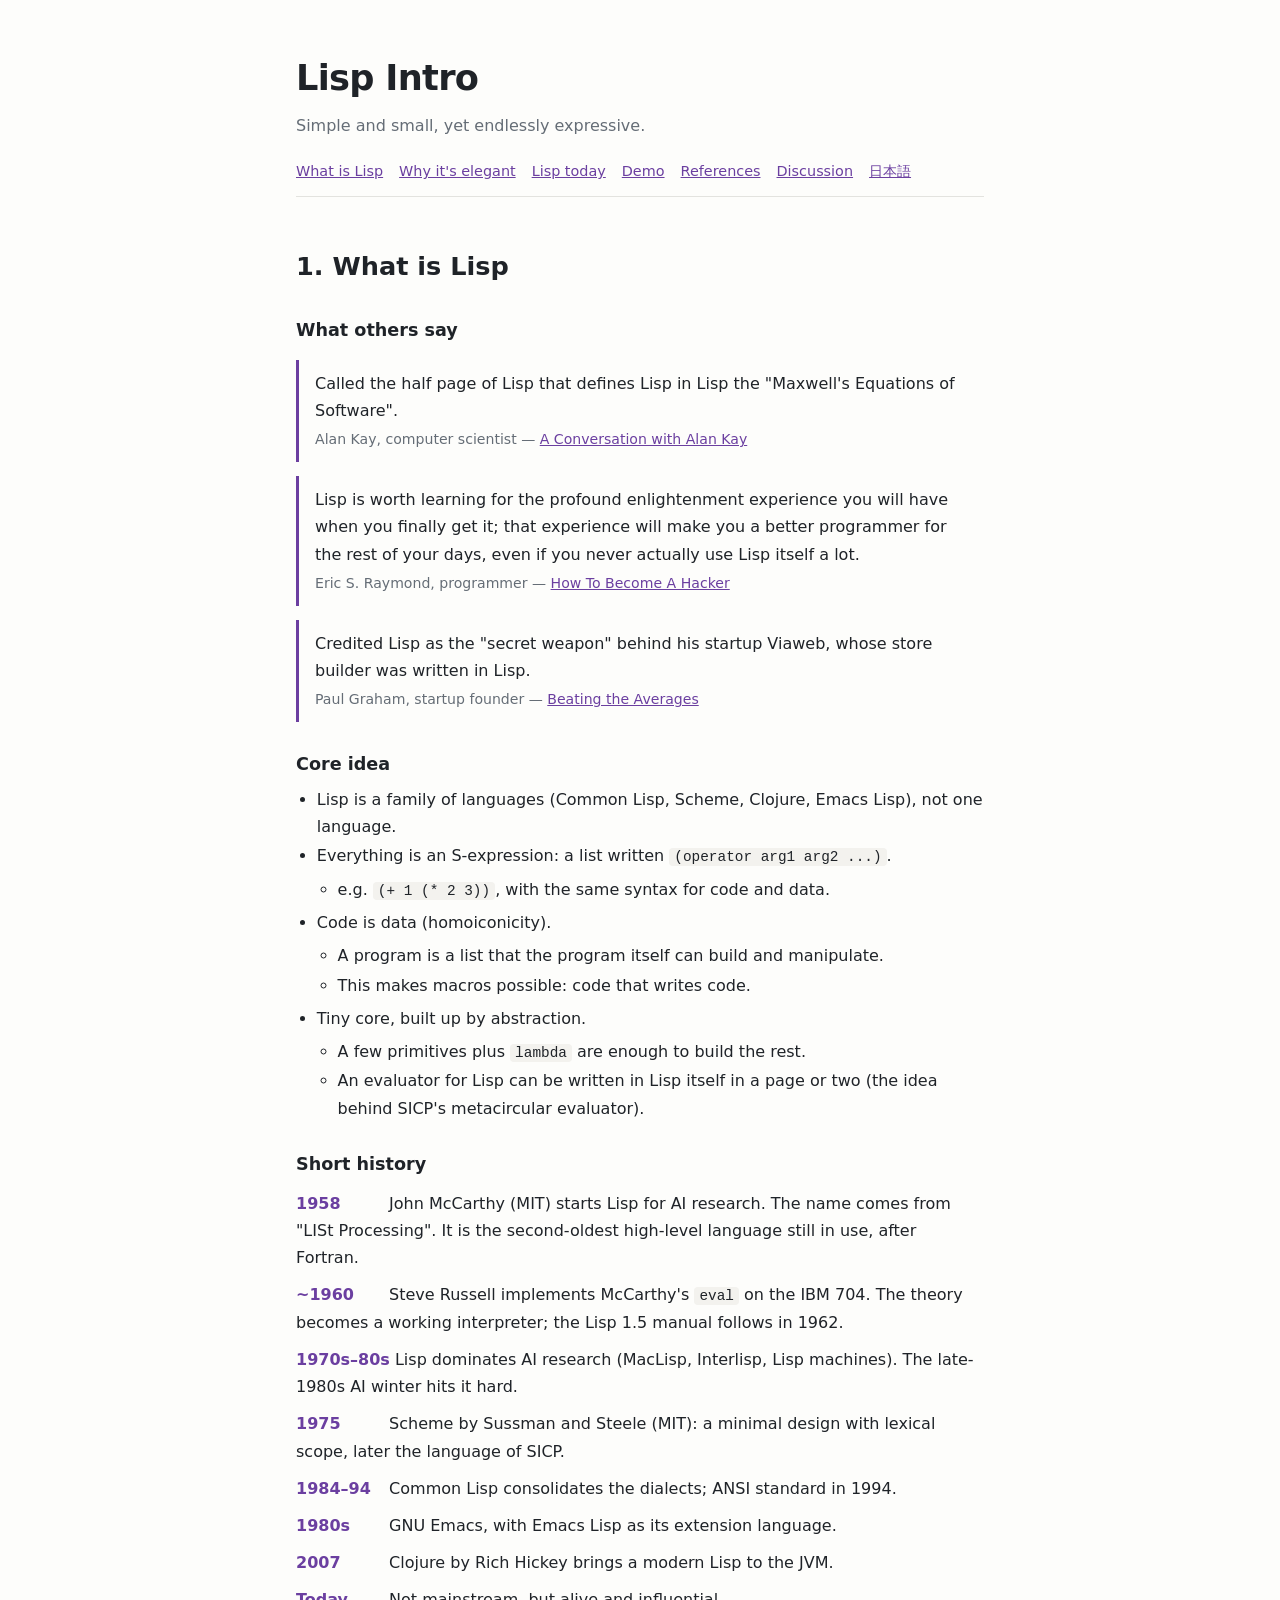
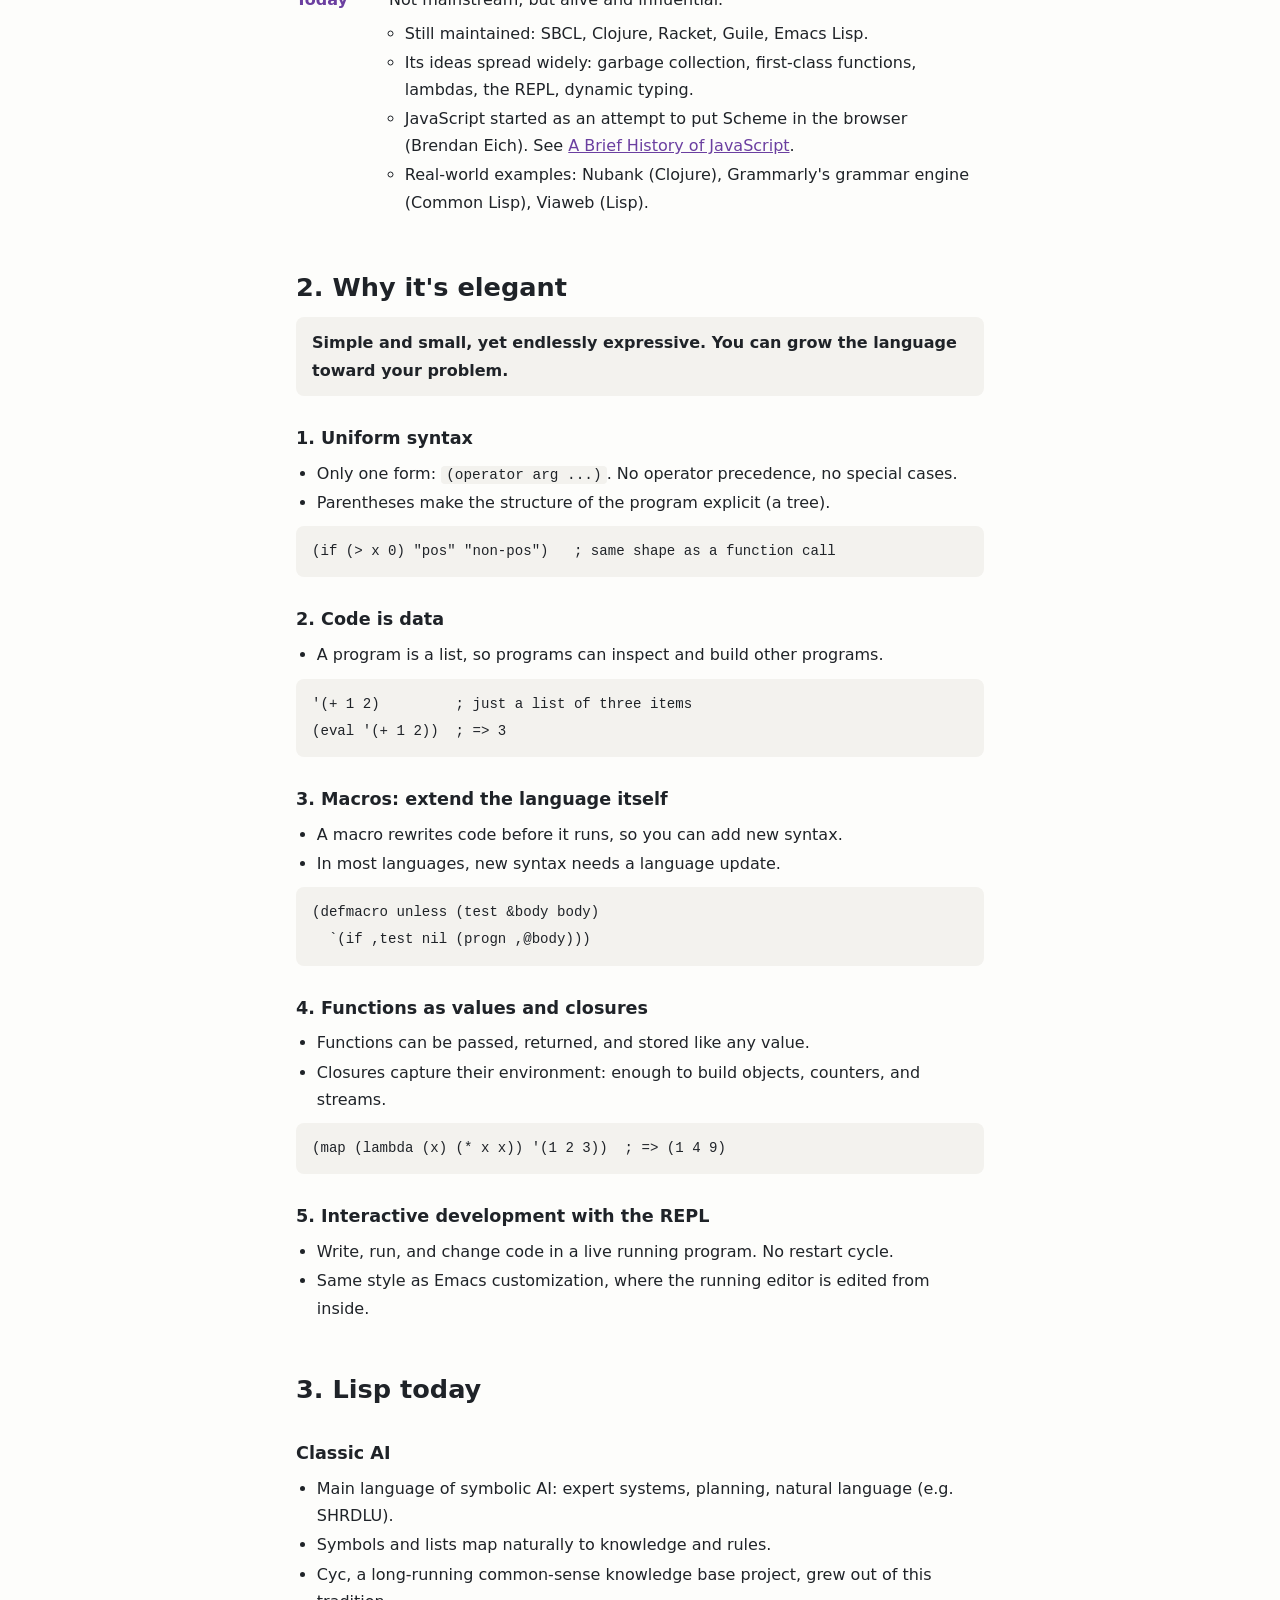
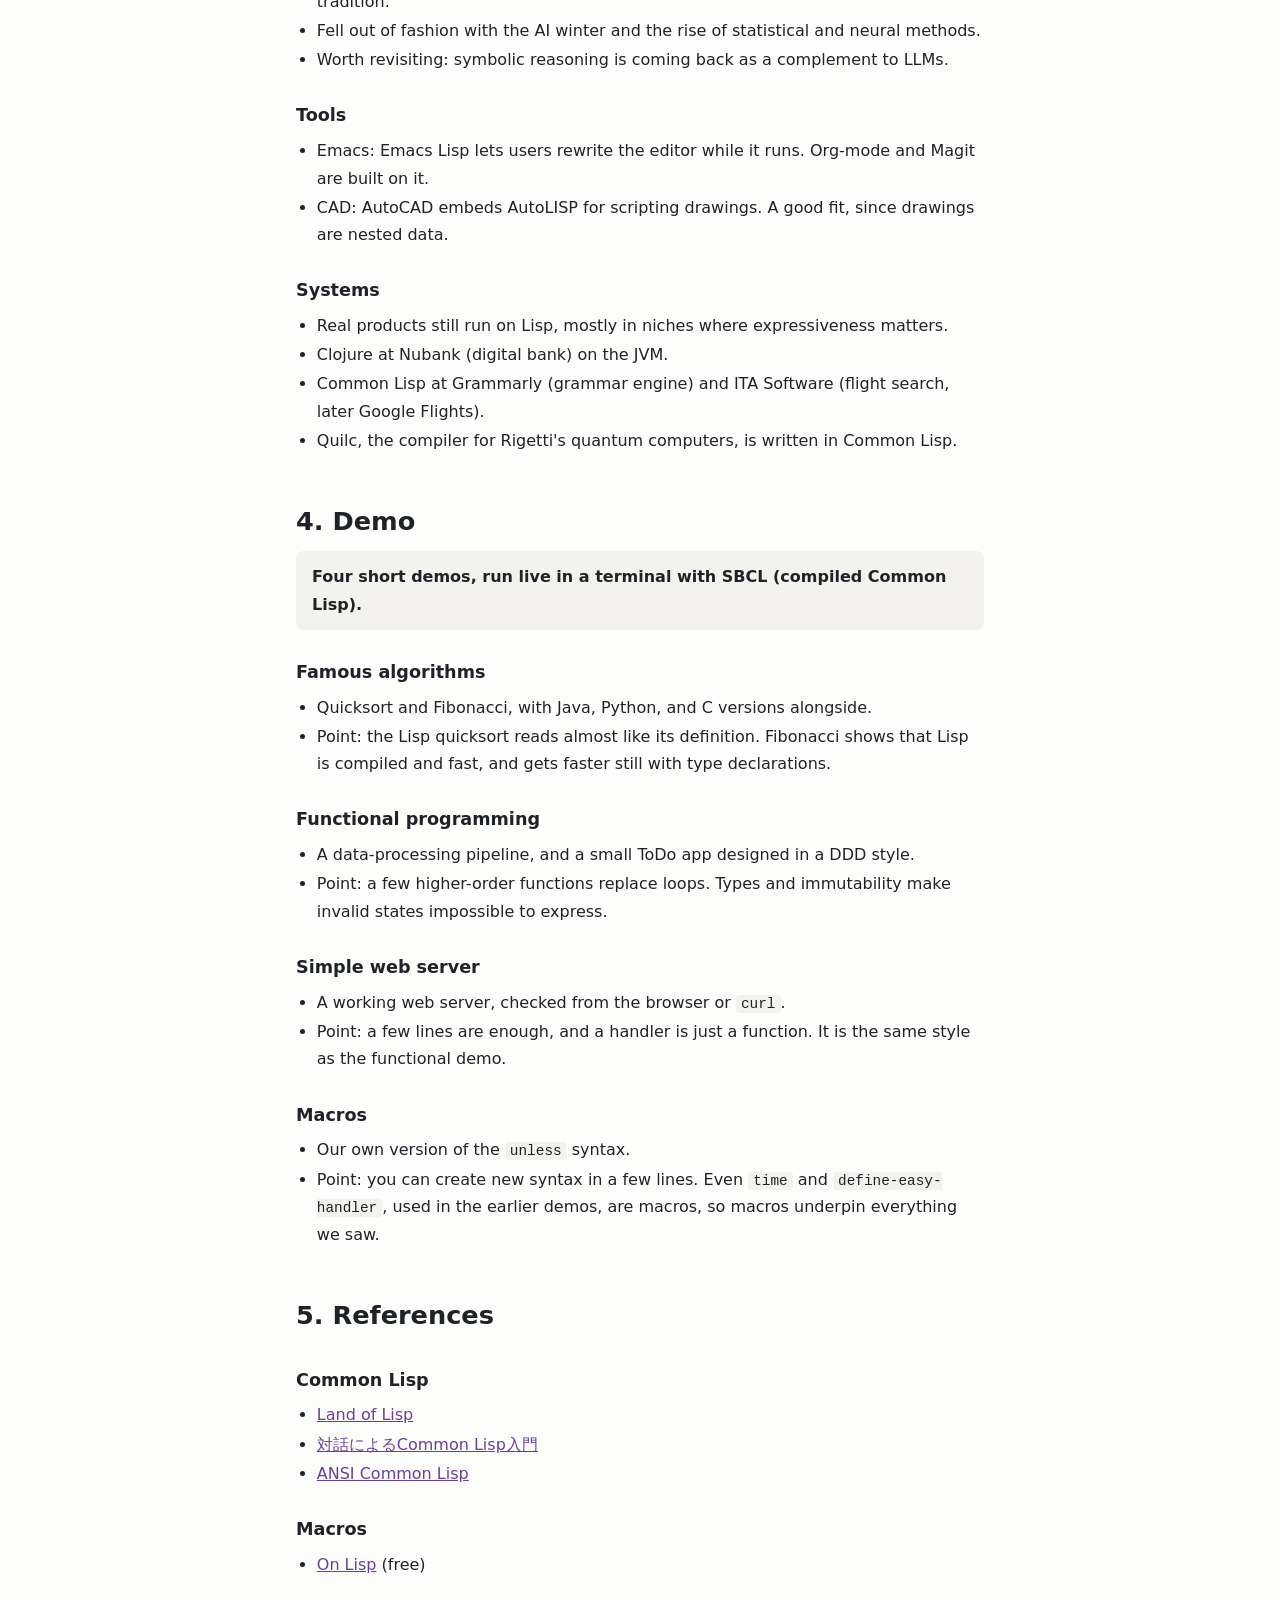
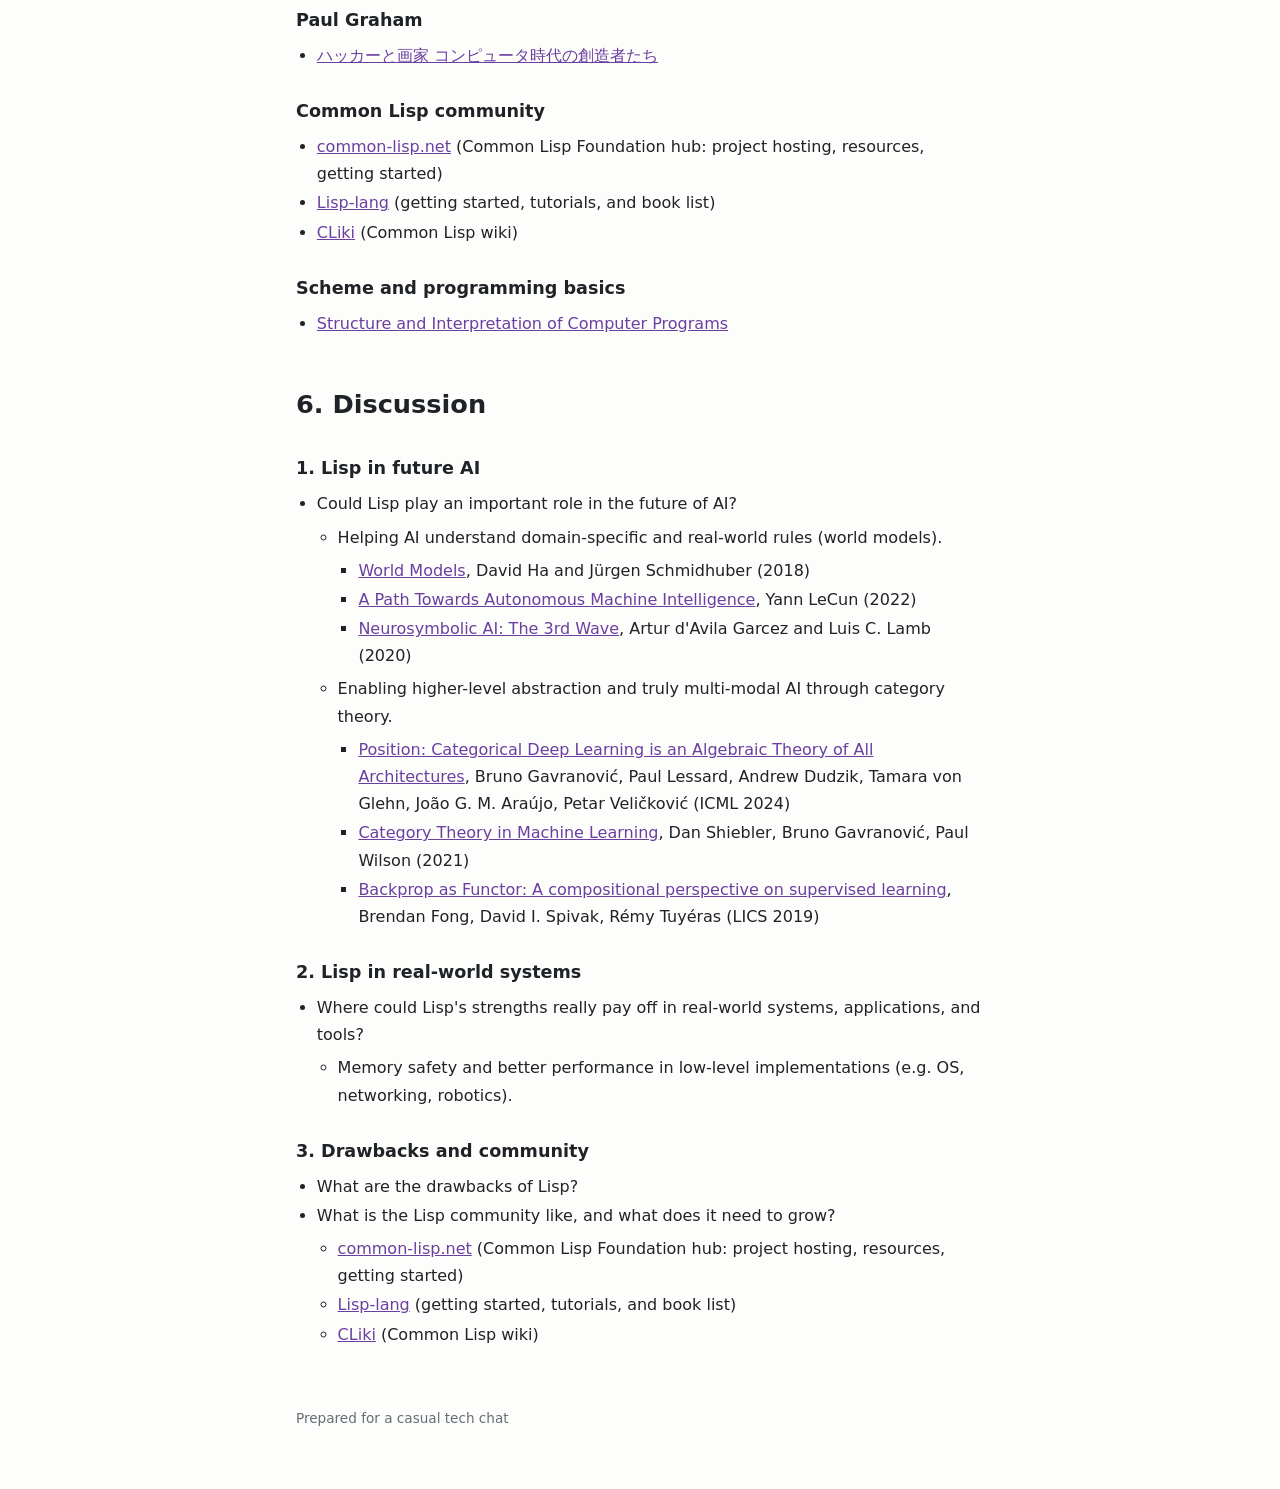
==== web/index.html @ 2bf19074 "feat: Add sample codes and fix web pages" ====
<!doctype html>
<html lang="en">
<head>
  <meta charset="utf-8">
  <meta name="viewport" content="width=device-width, initial-scale=1">
  <title>Lisp Intro</title>
  <meta name="description" content="A short, casual introduction to Lisp: the core idea, why it is elegant, and where it is used today.">
  <link rel="stylesheet" href="style.css">
</head>
<body>
  <header class="site-header">
    <h1>Lisp Intro</h1>
    <p class="tagline">Simple and small, yet endlessly expressive.</p>
    <nav>
      <a href="#what">What is Lisp</a>
      <a href="#elegant">Why it's elegant</a>
      <a href="#today">Lisp today</a>
      <a href="#demo">Demo</a>
      <a href="#references">References</a>
      <a href="#discussion">Discussion</a>
      <a href="ja/index.html" hreflang="ja" class="lang">日本語</a>
    </nav>
  </header>

  <main>
    <section id="what">
      <h2>1. What is Lisp</h2>

      <h3>What others say</h3>
      <blockquote>
        <p>Called the half page of Lisp that defines Lisp in Lisp the "Maxwell's Equations of Software".</p>
        <footer>Alan Kay, computer scientist &mdash; <a href="https://queue.acm.org/detail.cfm?id=1039523">A Conversation with Alan Kay</a></footer>
      </blockquote>
      <blockquote>
        <p>Lisp is worth learning for the profound enlightenment experience you will have when you finally get it; that experience will make you a better programmer for the rest of your days, even if you never actually use Lisp itself a lot.</p>
        <footer>Eric S. Raymond, programmer &mdash; <a href="http://www.catb.org/~esr/faqs/hacker-howto.html">How To Become A Hacker</a></footer>
      </blockquote>
      <blockquote>
        <p>Credited Lisp as the "secret weapon" behind his startup Viaweb, whose store builder was written in Lisp.</p>
        <footer>Paul Graham, startup founder &mdash; <a href="https://paulgraham.com/avg.html">Beating the Averages</a></footer>
      </blockquote>

      <h3>Core idea</h3>
      <ul>
        <li>Lisp is a family of languages (Common Lisp, Scheme, Clojure, Emacs Lisp), not one language.</li>
        <li>Everything is an S-expression: a list written <code>(operator arg1 arg2 ...)</code>.
          <ul><li>e.g. <code>(+ 1 (* 2 3))</code>, with the same syntax for code and data.</li></ul>
        </li>
        <li>Code is data (homoiconicity).
          <ul>
            <li>A program is a list that the program itself can build and manipulate.</li>
            <li>This makes macros possible: code that writes code.</li>
          </ul>
        </li>
        <li>Tiny core, built up by abstraction.
          <ul>
            <li>A few primitives plus <code>lambda</code> are enough to build the rest.</li>
            <li>An evaluator for Lisp can be written in Lisp itself in a page or two (the idea behind SICP's metacircular evaluator).</li>
          </ul>
        </li>
      </ul>

      <h3>Short history</h3>
      <ul class="timeline">
        <li><span class="year">1958</span> John McCarthy (MIT) starts Lisp for AI research. The name comes from "LISt Processing". It is the second-oldest high-level language still in use, after Fortran.</li>
        <li><span class="year">~1960</span> Steve Russell implements McCarthy's <code>eval</code> on the IBM 704. The theory becomes a working interpreter; the Lisp 1.5 manual follows in 1962.</li>
        <li><span class="year">1970s&ndash;80s</span> Lisp dominates AI research (MacLisp, Interlisp, Lisp machines). The late-1980s AI winter hits it hard.</li>
        <li><span class="year">1975</span> Scheme by Sussman and Steele (MIT): a minimal design with lexical scope, later the language of SICP.</li>
        <li><span class="year">1984&ndash;94</span> Common Lisp consolidates the dialects; ANSI standard in 1994.</li>
        <li><span class="year">1980s</span> GNU Emacs, with Emacs Lisp as its extension language.</li>
        <li><span class="year">2007</span> Clojure by Rich Hickey brings a modern Lisp to the JVM.</li>
        <li><span class="year">Today</span> Not mainstream, but alive and influential.
          <ul>
            <li>Still maintained: SBCL, Clojure, Racket, Guile, Emacs Lisp.</li>
            <li>Its ideas spread widely: garbage collection, first-class functions, lambdas, the REPL, dynamic typing.</li>
            <li>JavaScript started as an attempt to put Scheme in the browser (Brendan Eich). See <a href="https://auth0.com/blog/a-brief-history-of-javascript/">A Brief History of JavaScript</a>.</li>
            <li>Real-world examples: Nubank (Clojure), Grammarly's grammar engine (Common Lisp), Viaweb (Lisp).</li>
          </ul>
        </li>
      </ul>
    </section>

    <section id="elegant">
      <h2>2. Why it's elegant</h2>
      <p class="takeaway">Simple and small, yet endlessly expressive. You can grow the language toward your problem.</p>

      <h3>1. Uniform syntax</h3>
      <ul>
        <li>Only one form: <code>(operator arg ...)</code>. No operator precedence, no special cases.</li>
        <li>Parentheses make the structure of the program explicit (a tree).</li>
      </ul>
      <pre><code>(if (&gt; x 0) "pos" "non-pos")   ; same shape as a function call</code></pre>

      <h3>2. Code is data</h3>
      <ul>
        <li>A program is a list, so programs can inspect and build other programs.</li>
      </ul>
      <pre><code>'(+ 1 2)         ; just a list of three items
(eval '(+ 1 2))  ; =&gt; 3</code></pre>

      <h3>3. Macros: extend the language itself</h3>
      <ul>
        <li>A macro rewrites code before it runs, so you can add new syntax.</li>
        <li>In most languages, new syntax needs a language update.</li>
      </ul>
      <pre><code>(defmacro unless (test &amp;body body)
  `(if ,test nil (progn ,@body)))</code></pre>

      <h3>4. Functions as values and closures</h3>
      <ul>
        <li>Functions can be passed, returned, and stored like any value.</li>
        <li>Closures capture their environment: enough to build objects, counters, and streams.</li>
      </ul>
      <pre><code>(map (lambda (x) (* x x)) '(1 2 3))  ; =&gt; (1 4 9)</code></pre>

      <h3>5. Interactive development with the REPL</h3>
      <ul>
        <li>Write, run, and change code in a live running program. No restart cycle.</li>
        <li>Same style as Emacs customization, where the running editor is edited from inside.</li>
      </ul>
    </section>

    <section id="today">
      <h2>3. Lisp today</h2>

      <h3>Classic AI</h3>
      <ul>
        <li>Main language of symbolic AI: expert systems, planning, natural language (e.g. SHRDLU).</li>
        <li>Symbols and lists map naturally to knowledge and rules.</li>
        <li>Cyc, a long-running common-sense knowledge base project, grew out of this tradition.</li>
        <li>Fell out of fashion with the AI winter and the rise of statistical and neural methods.</li>
        <li>Worth revisiting: symbolic reasoning is coming back as a complement to LLMs.</li>
      </ul>

      <h3>Tools</h3>
      <ul>
        <li>Emacs: Emacs Lisp lets users rewrite the editor while it runs. Org-mode and Magit are built on it.</li>
        <li>CAD: AutoCAD embeds AutoLISP for scripting drawings. A good fit, since drawings are nested data.</li>
      </ul>

      <h3>Systems</h3>
      <ul>
        <li>Real products still run on Lisp, mostly in niches where expressiveness matters.</li>
        <li>Clojure at Nubank (digital bank) on the JVM.</li>
        <li>Common Lisp at Grammarly (grammar engine) and ITA Software (flight search, later Google Flights).</li>
        <li>Quilc, the compiler for Rigetti's quantum computers, is written in Common Lisp.</li>
      </ul>
    </section>

    <section id="demo">
      <h2>4. Demo</h2>
      <p class="takeaway">Four short demos, run live in a terminal with SBCL (compiled Common Lisp).</p>

      <h3>Famous algorithms</h3>
      <ul>
        <li>Quicksort and Fibonacci, with Java, Python, and C versions alongside.</li>
        <li>Point: the Lisp quicksort reads almost like its definition. Fibonacci shows that Lisp is compiled and fast, and gets faster still with type declarations.</li>
      </ul>

      <h3>Functional programming</h3>
      <ul>
        <li>A data-processing pipeline, and a small ToDo app designed in a DDD style.</li>
        <li>Point: a few higher-order functions replace loops. Types and immutability make invalid states impossible to express.</li>
      </ul>

      <h3>Simple web server</h3>
      <ul>
        <li>A working web server, checked from the browser or <code>curl</code>.</li>
        <li>Point: a few lines are enough, and a handler is just a function. It is the same style as the functional demo.</li>
      </ul>

      <h3>Macros</h3>
      <ul>
        <li>Our own version of the <code>unless</code> syntax.</li>
        <li>Point: you can create new syntax in a few lines. Even <code>time</code> and <code>define-easy-handler</code>, used in the earlier demos, are macros, so macros underpin everything we saw.</li>
      </ul>
    </section>

    <section id="references">
      <h2>5. References</h2>
      <h3>Common Lisp</h3>
      <ul>
        <li><a href="https://www.oreilly.co.jp/books/9784873115870/">Land of Lisp</a></li>
        <li><a href="https://www.amazon.co.jp/dp/4627836090">対話によるCommon Lisp入門</a></li>
        <li><a href="https://paulgraham.com/acl.html">ANSI Common Lisp</a></li>
      </ul>
      <h3>Macros</h3>
      <ul>
        <li><a href="https://paulgraham.com/onlisptext.html">On Lisp</a> (free)</li>
      </ul>
      <h3>Paul Graham</h3>
      <ul>
        <li><a href="https://www.amazon.co.jp/dp/4274065979">ハッカーと画家 コンピュータ時代の創造者たち</a></li>
      </ul>
      <h3>Common Lisp community</h3>
      <ul>
        <li><a href="https://common-lisp.net/">common-lisp.net</a> (Common Lisp Foundation hub: project hosting, resources, getting started)</li>
        <li><a href="https://lisp-lang.org/">Lisp-lang</a> (getting started, tutorials, and book list)</li>
        <li><a href="https://cliki.net/">CLiki</a> (Common Lisp wiki)</li>
      </ul>
      <h3>Scheme and programming basics</h3>
      <ul>
        <li><a href="https://www.vocrf.net/docs_ja/jsicp.pdf">Structure and Interpretation of Computer Programs</a></li>
      </ul>
    </section>

    <section id="discussion">
      <h2>6. Discussion</h2>

      <h3>1. Lisp in future AI</h3>
      <ul>
        <li>Could Lisp play an important role in the future of AI?
          <ul>
            <li>Helping AI understand domain-specific and real-world rules (world models).
              <ul>
                <li><a href="https://arxiv.org/abs/1803.10122">World Models</a>, David Ha and Jürgen Schmidhuber (2018)</li>
                <li><a href="https://openreview.net/pdf?id=BZ5a1r-kVsf">A Path Towards Autonomous Machine Intelligence</a>, Yann LeCun (2022)</li>
                <li><a href="https://arxiv.org/abs/2012.05876">Neurosymbolic AI: The 3rd Wave</a>, Artur d'Avila Garcez and Luis C. Lamb (2020)</li>
              </ul>
            </li>
            <li>Enabling higher-level abstraction and truly multi-modal AI through category theory.
              <ul>
                <li><a href="https://arxiv.org/abs/2402.15332">Position: Categorical Deep Learning is an Algebraic Theory of All Architectures</a>, Bruno Gavranović, Paul Lessard, Andrew Dudzik, Tamara von Glehn, João G. M. Araújo, Petar Veličković (ICML 2024)</li>
                <li><a href="https://arxiv.org/abs/2106.07032">Category Theory in Machine Learning</a>, Dan Shiebler, Bruno Gavranović, Paul Wilson (2021)</li>
                <li><a href="https://arxiv.org/abs/1711.10455">Backprop as Functor: A compositional perspective on supervised learning</a>, Brendan Fong, David I. Spivak, Rémy Tuyéras (LICS 2019)</li>
              </ul>
            </li>
          </ul>
        </li>
      </ul>

      <h3>2. Lisp in real-world systems</h3>
      <ul>
        <li>Where could Lisp's strengths really pay off in real-world systems, applications, and tools?
          <ul><li>Memory safety and better performance in low-level implementations (e.g. OS, networking, robotics).</li></ul>
        </li>
      </ul>

      <h3>3. Drawbacks and community</h3>
      <ul>
        <li>What are the drawbacks of Lisp?</li>
        <li>What is the Lisp community like, and what does it need to grow?
          <ul>
            <li><a href="https://common-lisp.net/">common-lisp.net</a> (Common Lisp Foundation hub: project hosting, resources, getting started)</li>
            <li><a href="https://lisp-lang.org/">Lisp-lang</a> (getting started, tutorials, and book list)</li>
            <li><a href="https://cliki.net/">CLiki</a> (Common Lisp wiki)</li>
          </ul>
        </li>
      </ul>
    </section>
  </main>

  <footer class="site-footer">
    <p>Prepared for a casual tech chat</p>
  </footer>
</body>
</html>
---- web/style.css ----
:root {
  --bg: #fdfdfb;
  --fg: #1f2328;
  --muted: #656d76;
  --accent: #6b3fa0;
  --border: #e3e3df;
  --code-bg: #f3f2ee;
}

@media (prefers-color-scheme: dark) {
  :root {
    --bg: #16161a;
    --fg: #e6e6e6;
    --muted: #9aa0a6;
    --accent: #b794f4;
    --border: #2d2d33;
    --code-bg: #212127;
  }
}

* { box-sizing: border-box; }

html { scroll-behavior: smooth; }

body {
  margin: 0;
  background: var(--bg);
  color: var(--fg);
  font: 16px/1.7 system-ui, -apple-system, "Segoe UI", sans-serif;
}

.site-header,
main,
.site-footer {
  max-width: 720px;
  margin: 0 auto;
  padding: 0 16px;
}

.site-header { padding-top: 48px; padding-bottom: 16px; }
.site-header h1 { margin: 0; font-size: 2.2rem; letter-spacing: -0.02em; }
.tagline { margin: 4px 0 20px; color: var(--muted); }

nav { display: flex; flex-wrap: wrap; gap: 8px 16px; padding-bottom: 12px; border-bottom: 1px solid var(--border); }
nav a { font-size: 0.9rem; }

a { color: var(--accent); }

section { padding: 32px 0 8px; }
h2 { margin: 0 0 8px; font-size: 1.6rem; }
h3 { margin: 28px 0 4px; font-size: 1.1rem; }

ul { padding-left: 1.3em; margin: 6px 0; }
li { margin: 2px 0; }

code {
  font-family: ui-monospace, SFMono-Regular, Menlo, Consolas, monospace;
  font-size: 0.9em;
  background: var(--code-bg);
  padding: 1px 5px;
  border-radius: 4px;
}

pre {
  margin: 10px 0;
  padding: 12px 16px;
  background: var(--code-bg);
  border-radius: 8px;
  overflow-x: auto;
}
pre code { background: none; padding: 0; font-size: 0.88rem; }

blockquote {
  margin: 14px 0;
  padding: 2px 16px;
  border-left: 3px solid var(--accent);
}
blockquote p { margin: 8px 0 4px; }
blockquote footer { margin-bottom: 8px; color: var(--muted); font-size: 0.88rem; }

.takeaway {
  margin: 8px 0 0;
  padding: 12px 16px;
  background: var(--code-bg);
  border-radius: 8px;
  font-weight: 600;
}

.timeline { list-style: none; padding-left: 0; }
.timeline > li { margin: 10px 0; }
.year { display: inline-block; min-width: 5.5em; font-weight: 600; color: var(--accent); }
.timeline ul { margin-left: 5.5em; }

.site-footer { padding-top: 32px; padding-bottom: 48px; color: var(--muted); font-size: 0.85rem; }

@media (max-width: 480px) {
  .timeline ul { margin-left: 1.3em; }
}
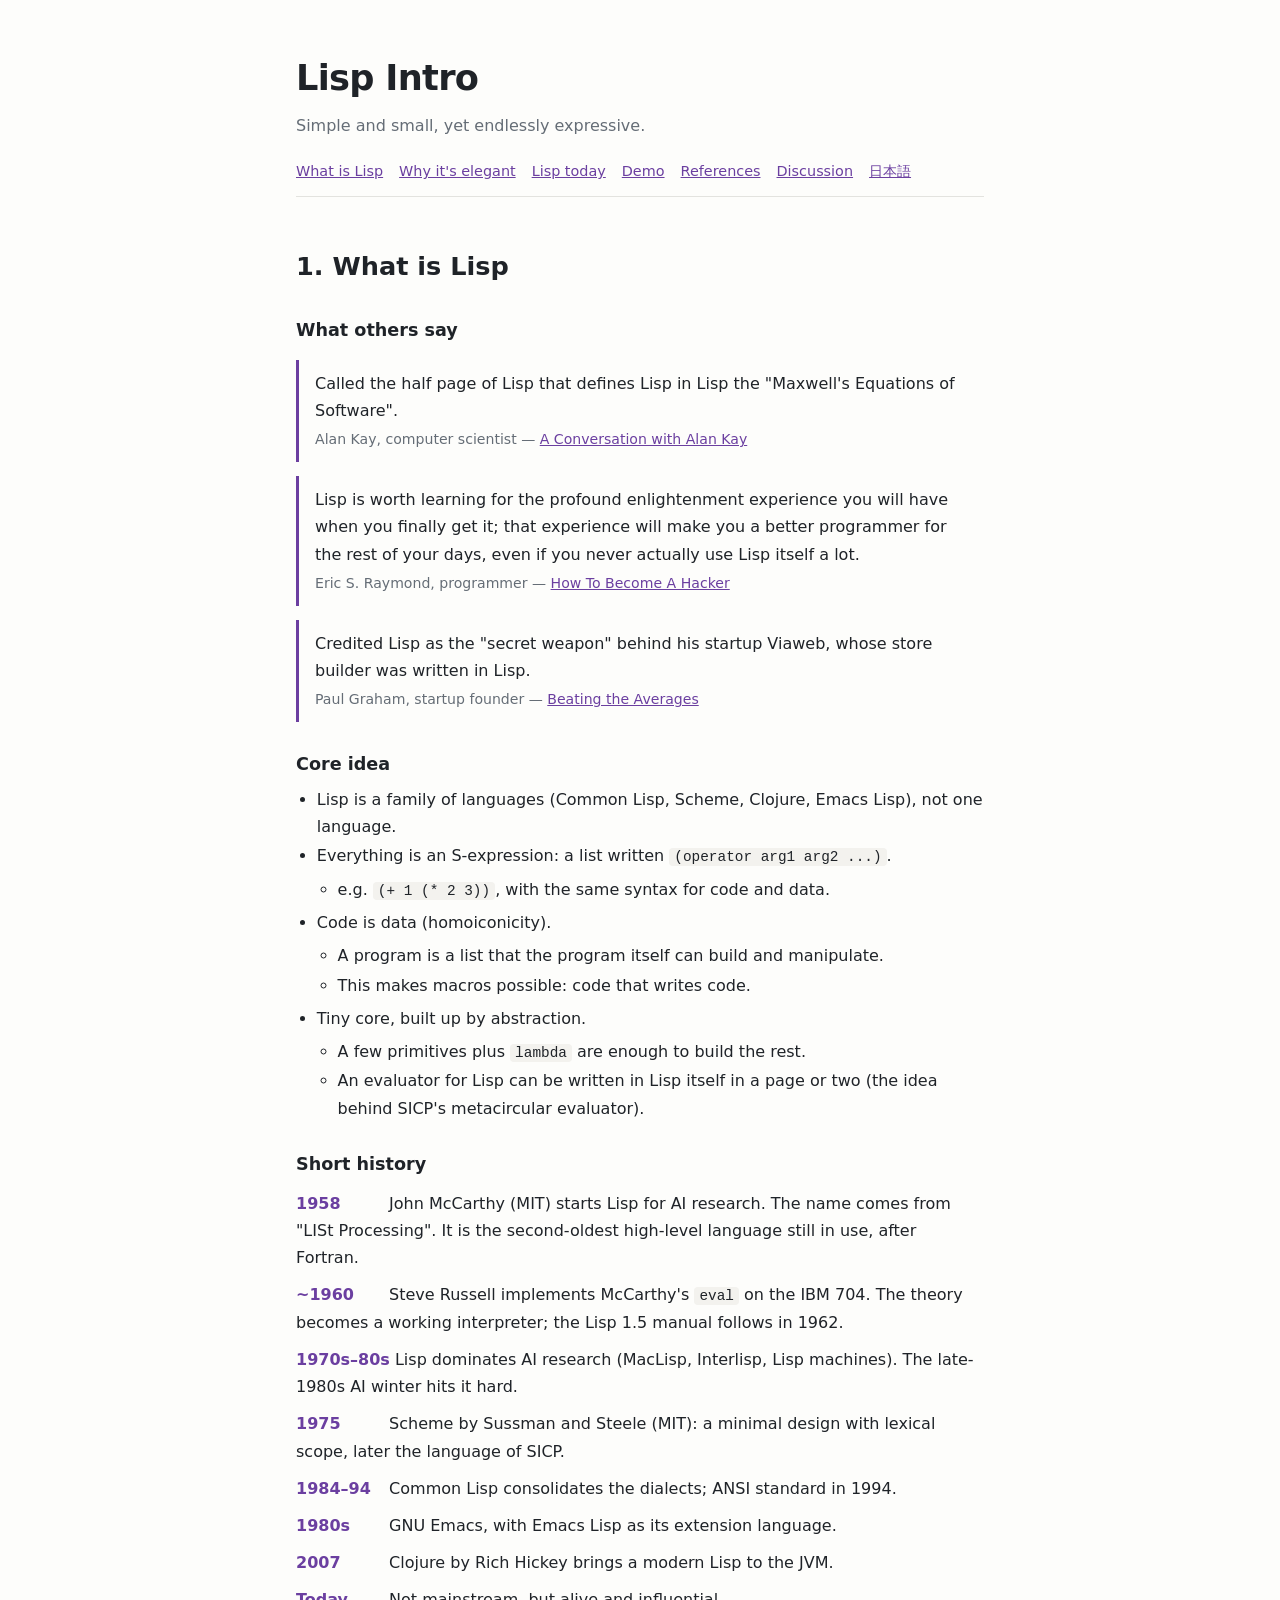
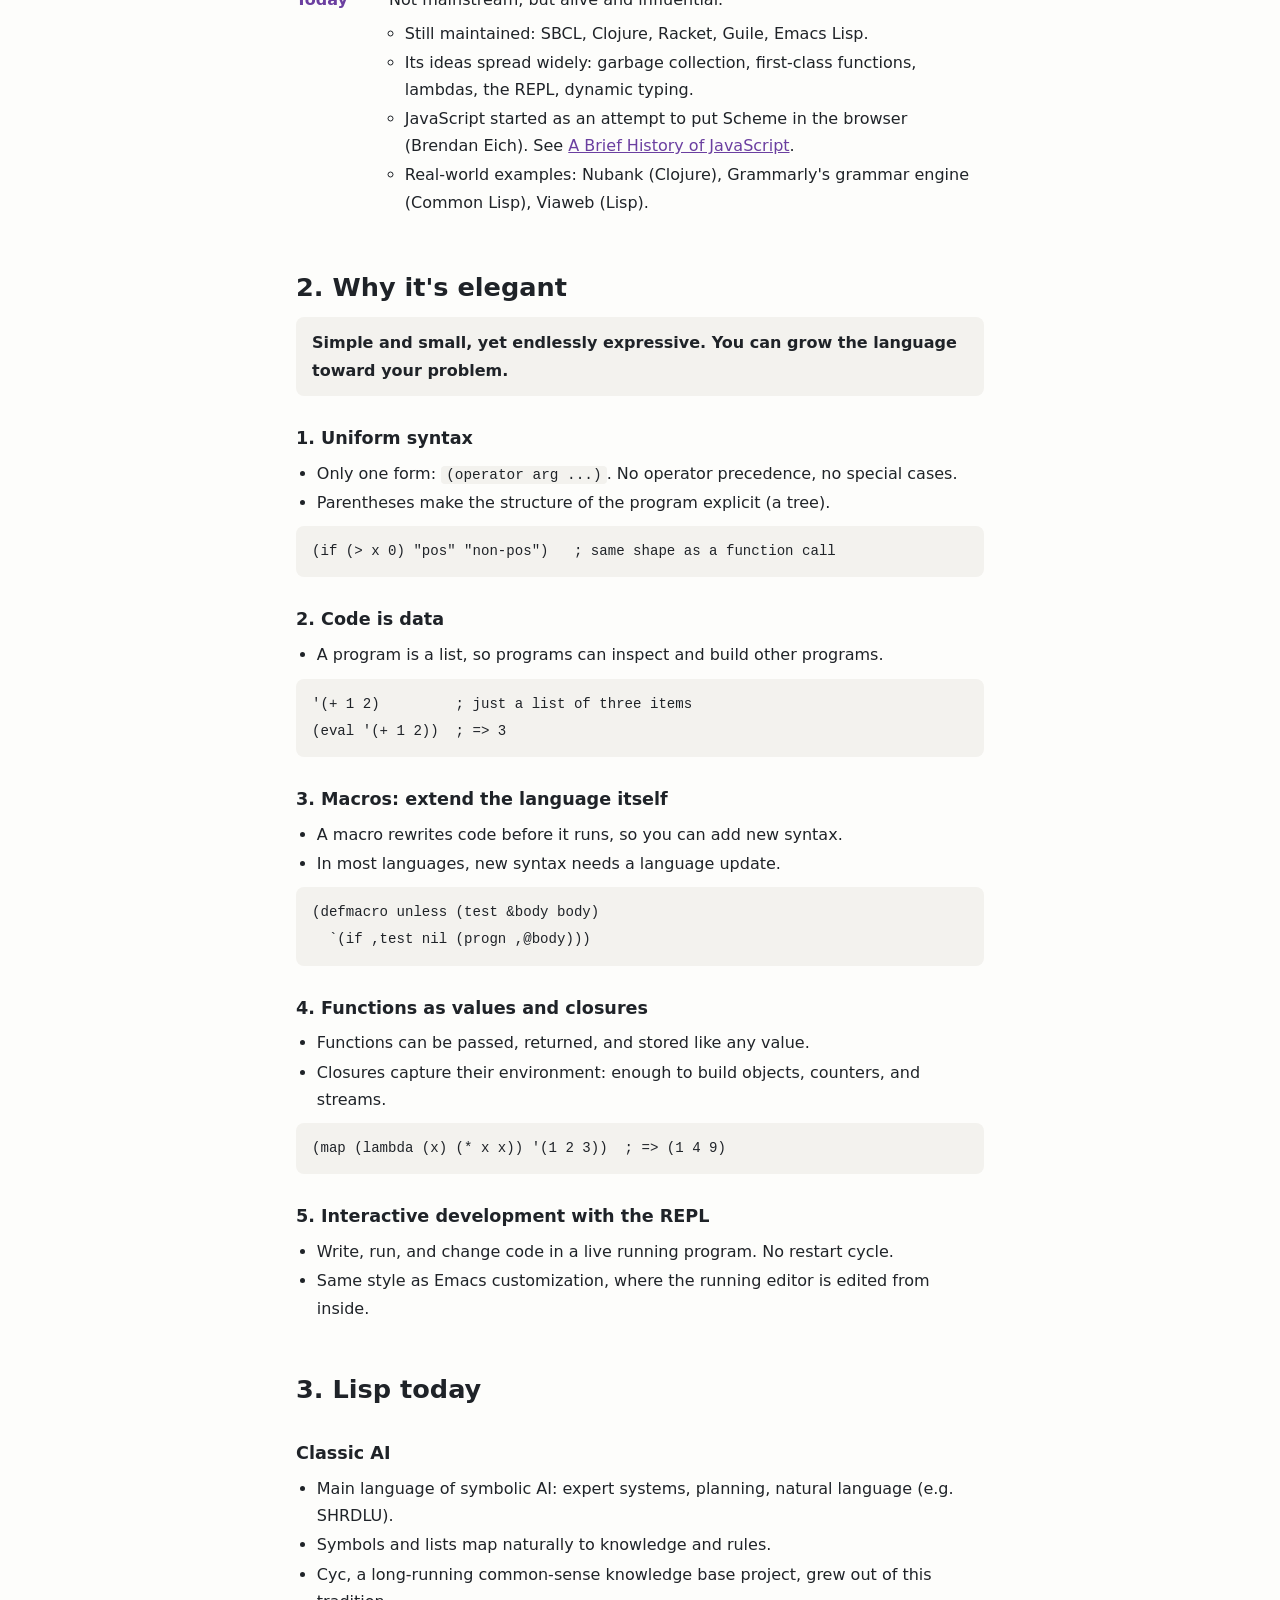
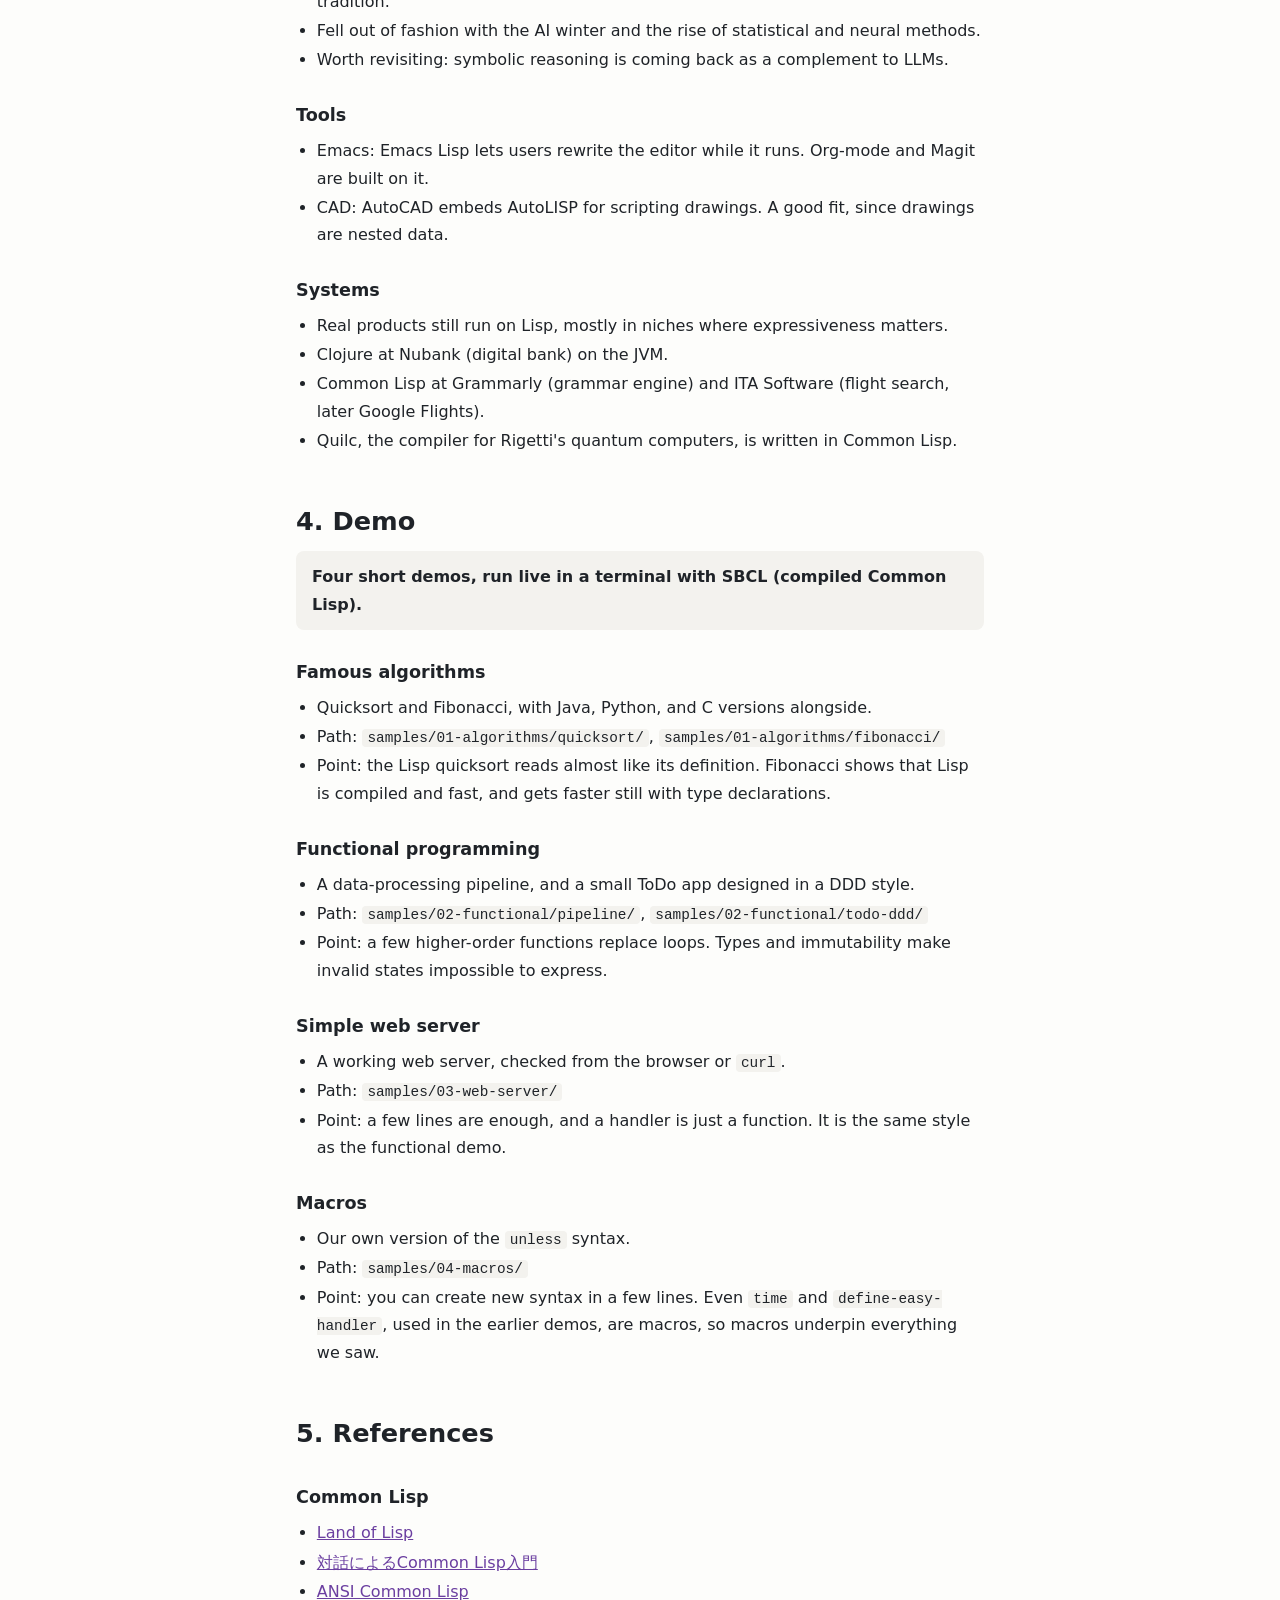
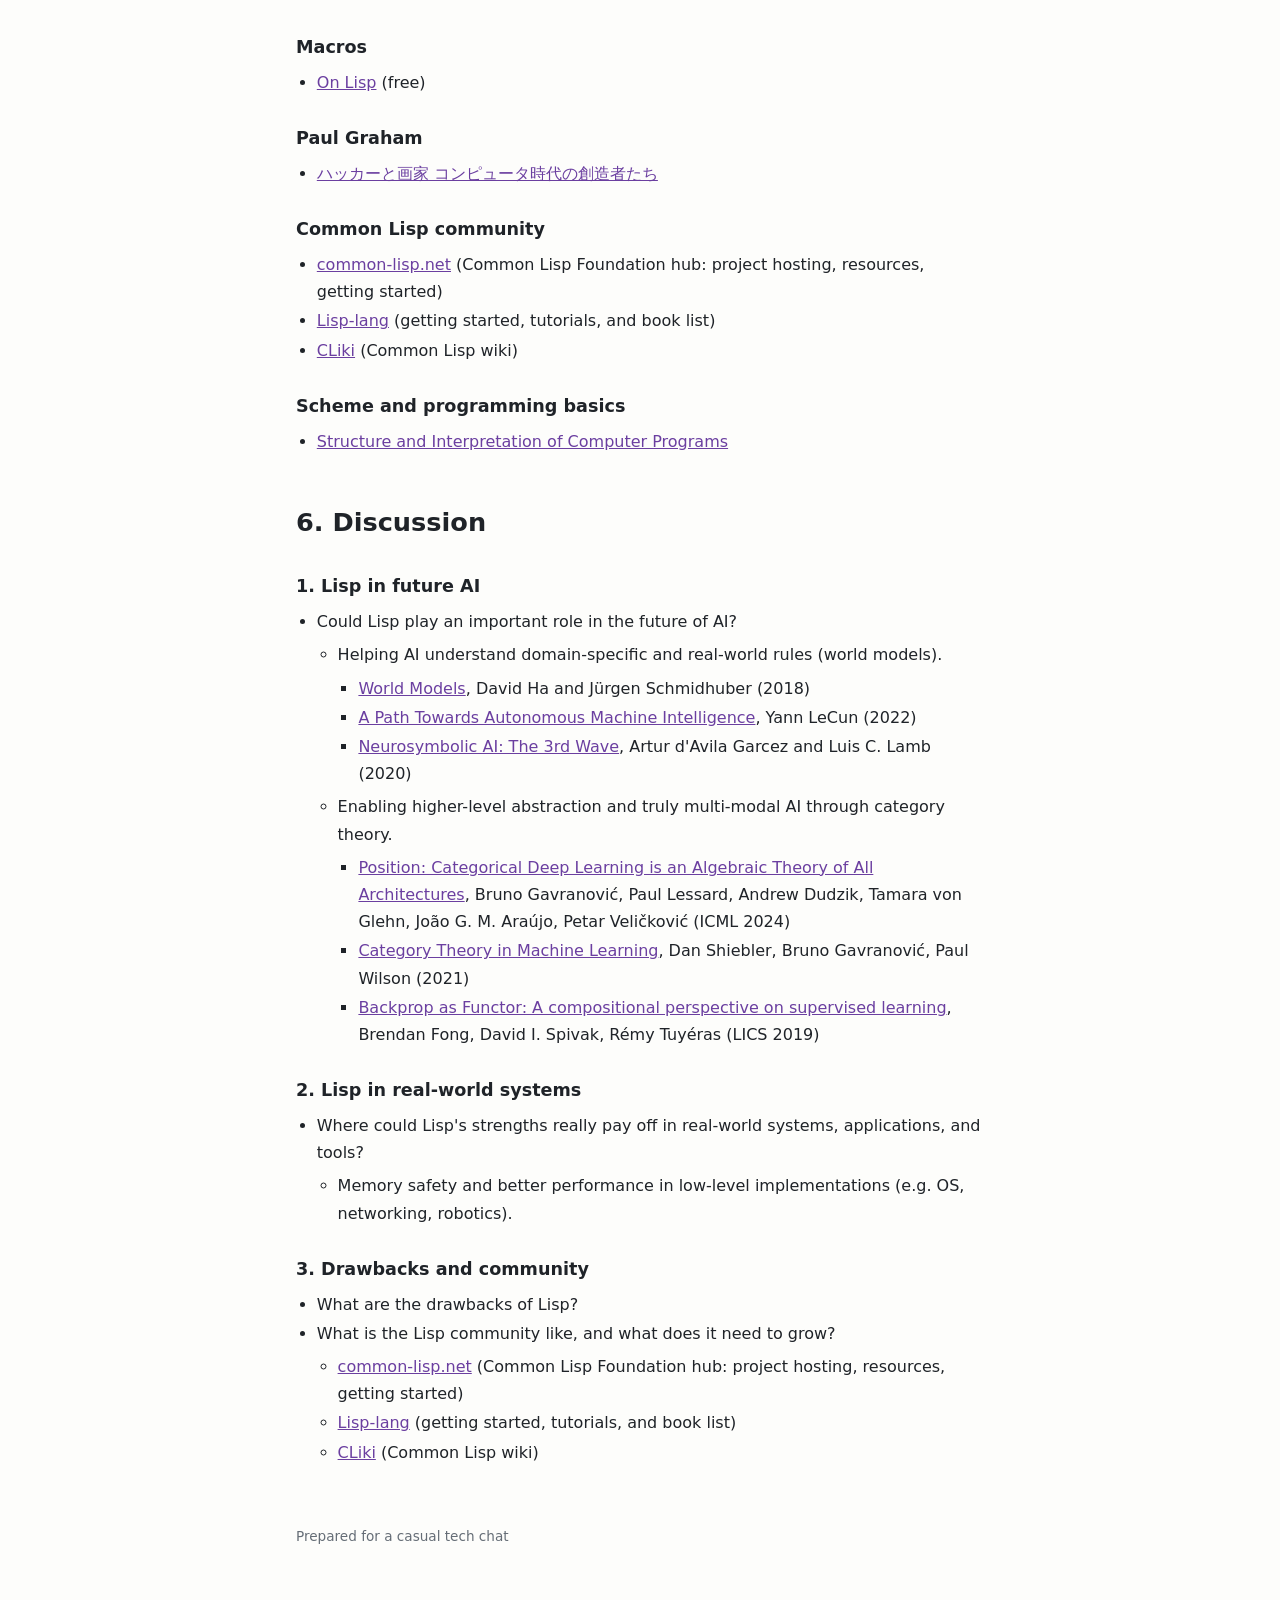
==== commit 34911997: "feat: Fix task and docs" ====
--- a/web/index.html
+++ b/web/index.html
@@ -154,24 +154,28 @@
       <h3>Famous algorithms</h3>
       <ul>
         <li>Quicksort and Fibonacci, with Java, Python, and C versions alongside.</li>
+        <li>Path: <code>samples/01-algorithms/quicksort/</code>, <code>samples/01-algorithms/fibonacci/</code></li>
         <li>Point: the Lisp quicksort reads almost like its definition. Fibonacci shows that Lisp is compiled and fast, and gets faster still with type declarations.</li>
       </ul>
 
       <h3>Functional programming</h3>
       <ul>
         <li>A data-processing pipeline, and a small ToDo app designed in a DDD style.</li>
+        <li>Path: <code>samples/02-functional/pipeline/</code>, <code>samples/02-functional/todo-ddd/</code></li>
         <li>Point: a few higher-order functions replace loops. Types and immutability make invalid states impossible to express.</li>
       </ul>
 
       <h3>Simple web server</h3>
       <ul>
         <li>A working web server, checked from the browser or <code>curl</code>.</li>
+        <li>Path: <code>samples/03-web-server/</code></li>
         <li>Point: a few lines are enough, and a handler is just a function. It is the same style as the functional demo.</li>
       </ul>
 
       <h3>Macros</h3>
       <ul>
         <li>Our own version of the <code>unless</code> syntax.</li>
+        <li>Path: <code>samples/04-macros/</code></li>
         <li>Point: you can create new syntax in a few lines. Even <code>time</code> and <code>define-easy-handler</code>, used in the earlier demos, are macros, so macros underpin everything we saw.</li>
       </ul>
     </section>
